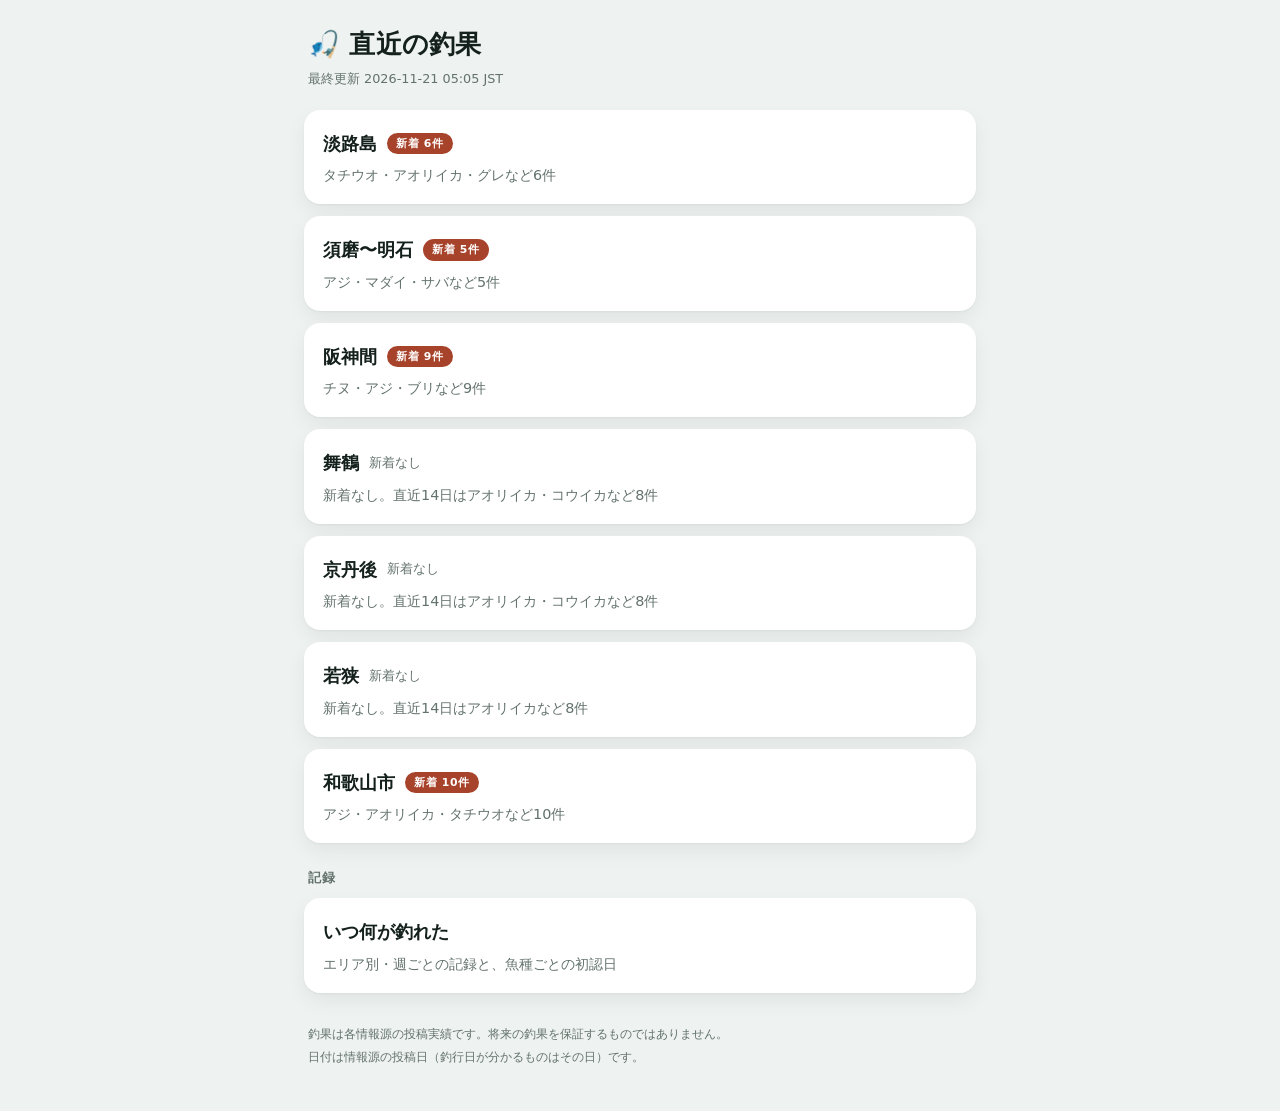
==== index.html @ 066228cc "report: 釣果サマリを更新" ====
<!doctype html><html lang="ja"><head><meta charset="utf-8"><meta name="viewport" content="width=device-width,initial-scale=1"><meta name="color-scheme" content="light dark"><title>直近の釣果</title><link rel="stylesheet" href="assets/style.css"></head><body><main><header class="top"><h1>🎣 直近の釣果</h1><p class="stamp">最終更新 2026-11-21 05:05 JST</p></header><div class="areas"><a class="area" href="areas/awaji.html"><span class="line"><span class="name">淡路島</span><span class="new">新着 6件</span></span><span class="lead">タチウオ・アオリイカ・グレなど6件</span></a><a class="area" href="areas/suma_akashi.html"><span class="line"><span class="name">須磨〜明石</span><span class="new">新着 5件</span></span><span class="lead">アジ・マダイ・サバなど5件</span></a><a class="area" href="areas/hanshinkan.html"><span class="line"><span class="name">阪神間</span><span class="new">新着 9件</span></span><span class="lead">チヌ・アジ・ブリなど9件</span></a><a class="area" href="areas/maizuru.html"><span class="line"><span class="name">舞鶴</span><span class="quiet">新着なし</span></span><span class="lead">新着なし。直近14日はアオリイカ・コウイカなど8件</span></a><a class="area" href="areas/kyotango.html"><span class="line"><span class="name">京丹後</span><span class="quiet">新着なし</span></span><span class="lead">新着なし。直近14日はアオリイカ・コウイカなど8件</span></a><a class="area" href="areas/wakasa.html"><span class="line"><span class="name">若狭</span><span class="quiet">新着なし</span></span><span class="lead">新着なし。直近14日はアオリイカなど8件</span></a><a class="area" href="areas/wakayama.html"><span class="line"><span class="name">和歌山市</span><span class="new">新着 10件</span></span><span class="lead">アジ・アオリイカ・タチウオなど10件</span></a></div><h2 class="day">記録</h2><div class="areas"><a class="area" href="stats.html"><span class="line"><span class="name">いつ何が釣れた</span></span><span class="lead">エリア別・週ごとの記録と、魚種ごとの初認日</span></a></div><footer><p>釣果は各情報源の投稿実績です。将来の釣果を保証するものではありません。</p><p>日付は情報源の投稿日（釣行日が分かるものはその日）です。</p></footer></main></body></html>
---- assets/style.css ----
*{box-sizing:border-box}
:root{
  --ground:#eef2f0; --surface:#fff; --ink:#14201c; --muted:#63726c;
  --rule:#dde5e1; --accent:#0d6b56; --hot:#a8432b; --chip:#e7efeb;
  --lift:0 1px 2px rgba(16,40,33,.05),0 8px 20px rgba(16,40,33,.06);
  --on-heat:#14201c;
}
@media (prefers-color-scheme:dark){
  :root{
    --ground:#0e1312; --surface:#171e1b; --ink:#e4ebe7; --muted:#8a9893;
    --rule:#252f2b; --accent:#74c6a8; --hot:#e08a6d; --chip:#202a26;
    --lift:0 1px 2px rgba(0,0,0,.5),0 8px 20px rgba(0,0,0,.35);
    --on-heat:#0e1312;
  }
}
body{
  margin:0; background:var(--ground); color:var(--ink);
  font-family:system-ui,-apple-system,"Hiragino Sans","Noto Sans JP",sans-serif;
  font-size:16px; line-height:1.6; -webkit-text-size-adjust:100%;
}
main{max-width:44rem; margin:0 auto; padding:0 16px 40px}
a{color:inherit; text-decoration:none}

.top{padding:28px 4px 20px}
.top h1{margin:0; font-size:1.6rem; letter-spacing:.01em; line-height:1.3}
.back{
  display:inline-block; margin-bottom:10px; font-size:.85rem;
  color:var(--accent); font-weight:600;
}
.back:hover{text-decoration:underline}
.stamp{margin:8px 0 0; font-size:.8rem; color:var(--muted);
  font-variant-numeric:tabular-nums}

.counts{
  display:flex; flex-wrap:wrap; gap:6px 14px; align-items:baseline;
  margin:0 0 18px; padding:12px 16px; border-radius:12px;
  background:var(--surface); box-shadow:var(--lift); font-size:.85rem;
  font-variant-numeric:tabular-nums;
}
.counts b{color:var(--hot)}
.counts span{color:var(--muted)}

.areas{display:grid; gap:12px}
.area{
  display:block; background:var(--surface); border-radius:16px;
  padding:18px 18px 16px; box-shadow:var(--lift);
  border:1px solid transparent; transition:border-color .15s;
}
.area:hover{border-color:var(--accent)}
.area .line{display:flex; align-items:center; gap:10px; flex-wrap:wrap}
.area .name{font-size:1.15rem; font-weight:700}
.area .lead{display:block; margin-top:6px; color:var(--muted); font-size:.9rem}

.day{
  margin:24px 4px 10px; font-size:.82rem; font-weight:700;
  letter-spacing:.08em; color:var(--muted);
}
.list{display:grid; gap:10px}

.catch{
  display:block; background:var(--surface); border-radius:14px;
  padding:14px 16px; box-shadow:var(--lift);
  border:1px solid transparent; transition:border-color .15s;
}
.catch:hover{border-color:var(--accent)}
.catch p{margin:0}
.fish{display:flex; flex-wrap:wrap; gap:6px; align-items:center}
.sp{
  background:var(--chip); color:var(--ink); border-radius:999px;
  padding:3px 11px; font-size:.9rem; font-weight:600; line-height:1.5;
}
.sp.none{background:transparent; color:var(--muted); font-weight:400; padding-left:0}
.new{
  background:var(--hot); color:#fff; border-radius:999px;
  padding:2px 9px; font-size:.68rem; font-weight:700; letter-spacing:.06em;
}
.quiet{color:var(--muted); font-size:.8rem}
.title{
  margin-top:8px!important; font-size:.92rem; color:var(--ink);
  overflow-wrap:anywhere;
  /* 見出しを持たない情報源は日付や場所を丸ごと並べた長い文字列を出す。
     2行で切り、カードの高さを揃える。全文は元の記事で読める。 */
  display:-webkit-box; -webkit-box-orient:vertical; -webkit-line-clamp:2;
  line-clamp:2; overflow:hidden;
}
.foot{
  margin-top:8px!important; display:flex; flex-wrap:wrap; gap:4px 12px;
  font-size:.78rem; color:var(--muted);
}
.spot{color:var(--accent); font-weight:600}
.spot::before{content:"📍 "}

.blank{
  margin:0; padding:40px 20px; text-align:center; color:var(--muted);
  background:var(--surface); border-radius:16px; box-shadow:var(--lift);
}

/* 年表（いつ何が釣れた）— 魚種×週の件数表 */
.lead2{margin:0 4px 14px; color:var(--muted); font-size:.85rem}
.grid-wrap{
  overflow-x:auto; background:var(--surface); border-radius:14px;
  box-shadow:var(--lift); padding:4px 0 4px 4px;
}
.grid{border-collapse:separate; border-spacing:2px; font-size:.8rem;
  font-variant-numeric:tabular-nums}
.grid th, .grid td{padding:5px 7px; text-align:center; white-space:nowrap}
.grid thead th{color:var(--muted); font-weight:600; font-size:.72rem}
/* 魚種名は横スクロールしても見えるように左へ貼り付ける */
.grid th[scope=row], .grid thead th:first-child{
  position:sticky; left:0; z-index:1; background:var(--surface);
  text-align:left; font-weight:600; padding-right:12px;
}
.grid td{border-radius:4px; color:var(--ink)}
.grid .h0{color:var(--rule)}
.grid .h1{background:color-mix(in srgb, var(--accent) 14%, transparent)}
.grid .h2{background:color-mix(in srgb, var(--accent) 30%, transparent)}
.grid .h3{background:color-mix(in srgb, var(--accent) 48%, transparent)}
.grid .h4{background:color-mix(in srgb, var(--accent) 68%, transparent);
  font-weight:700}
/* 濃いセルは、明暗それぞれで地色と十分な差が出る側の文字色に寄せる。
   暗いテーマではaccentが明るい緑なので、白のままだと数字が沈む。 */
.grid .h3, .grid .h4{color:var(--on-heat)}
.grid .sum{color:var(--muted); font-weight:600}

footer{margin-top:32px; padding:0 4px; color:var(--muted); font-size:.75rem}
footer p{margin:4px 0}
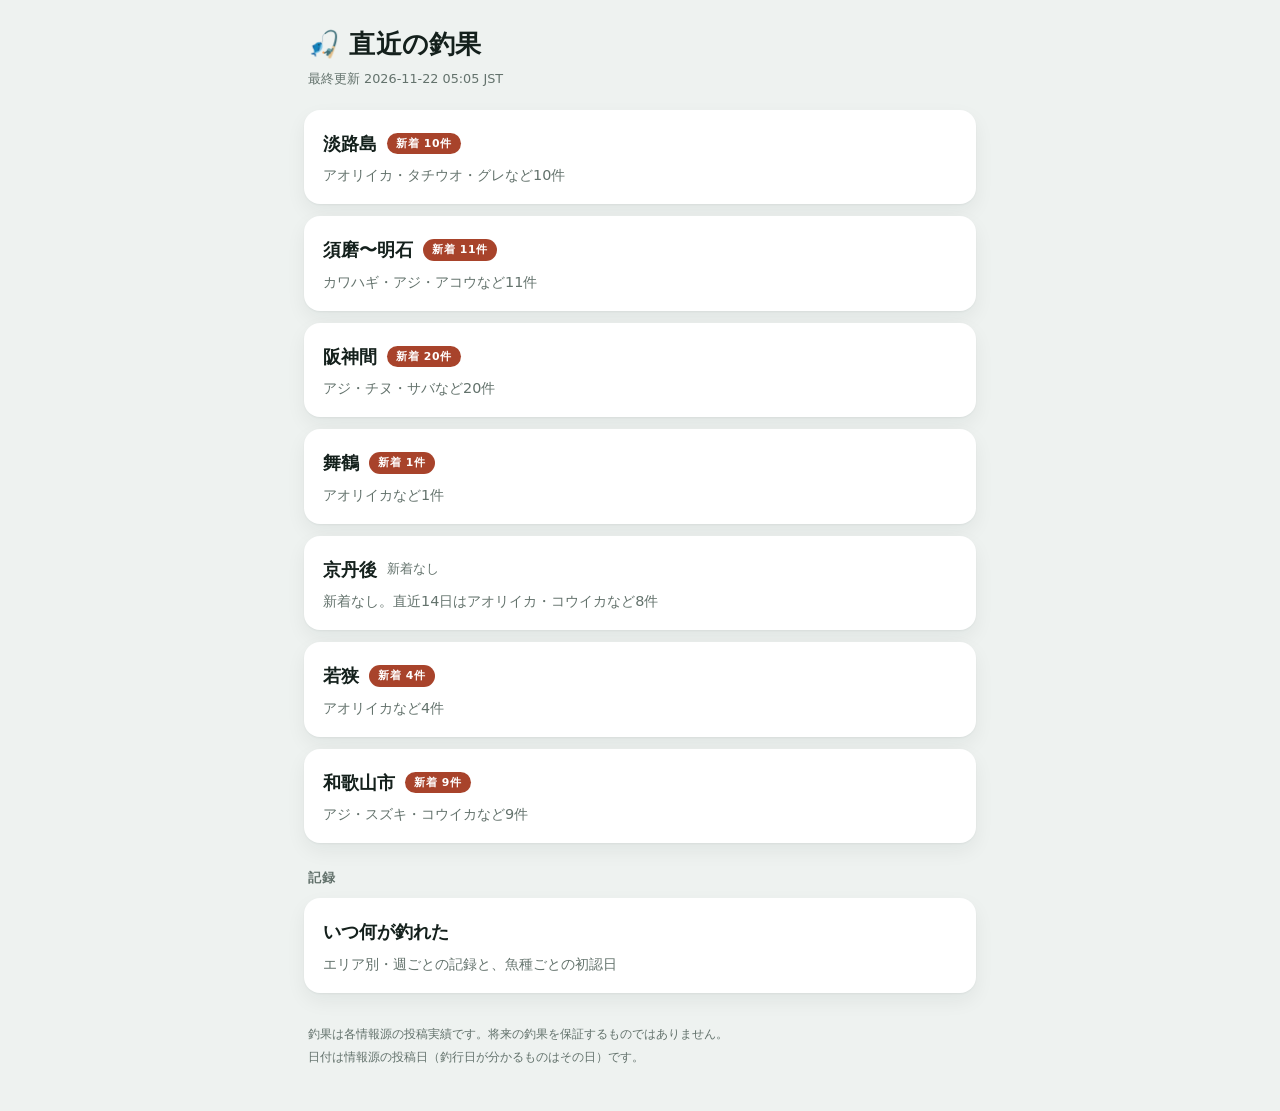
==== commit 1046803b: "report: 釣果サマリを更新" ====
--- a/index.html
+++ b/index.html
@@ -1 +1 @@
-<!doctype html><html lang="ja"><head><meta charset="utf-8"><meta name="viewport" content="width=device-width,initial-scale=1"><meta name="color-scheme" content="light dark"><title>直近の釣果</title><link rel="stylesheet" href="assets/style.css"></head><body><main><header class="top"><h1>🎣 直近の釣果</h1><p class="stamp">最終更新 2026-11-21 05:05 JST</p></header><div class="areas"><a class="area" href="areas/awaji.html"><span class="line"><span class="name">淡路島</span><span class="new">新着 6件</span></span><span class="lead">タチウオ・アオリイカ・グレなど6件</span></a><a class="area" href="areas/suma_akashi.html"><span class="line"><span class="name">須磨〜明石</span><span class="new">新着 5件</span></span><span class="lead">アジ・マダイ・サバなど5件</span></a><a class="area" href="areas/hanshinkan.html"><span class="line"><span class="name">阪神間</span><span class="new">新着 9件</span></span><span class="lead">チヌ・アジ・ブリなど9件</span></a><a class="area" href="areas/maizuru.html"><span class="line"><span class="name">舞鶴</span><span class="quiet">新着なし</span></span><span class="lead">新着なし。直近14日はアオリイカ・コウイカなど8件</span></a><a class="area" href="areas/kyotango.html"><span class="line"><span class="name">京丹後</span><span class="quiet">新着なし</span></span><span class="lead">新着なし。直近14日はアオリイカ・コウイカなど8件</span></a><a class="area" href="areas/wakasa.html"><span class="line"><span class="name">若狭</span><span class="quiet">新着なし</span></span><span class="lead">新着なし。直近14日はアオリイカなど8件</span></a><a class="area" href="areas/wakayama.html"><span class="line"><span class="name">和歌山市</span><span class="new">新着 10件</span></span><span class="lead">アジ・アオリイカ・タチウオなど10件</span></a></div><h2 class="day">記録</h2><div class="areas"><a class="area" href="stats.html"><span class="line"><span class="name">いつ何が釣れた</span></span><span class="lead">エリア別・週ごとの記録と、魚種ごとの初認日</span></a></div><footer><p>釣果は各情報源の投稿実績です。将来の釣果を保証するものではありません。</p><p>日付は情報源の投稿日（釣行日が分かるものはその日）です。</p></footer></main></body></html>+<!doctype html><html lang="ja"><head><meta charset="utf-8"><meta name="viewport" content="width=device-width,initial-scale=1"><meta name="color-scheme" content="light dark"><title>直近の釣果</title><link rel="stylesheet" href="assets/style.css"></head><body><main><header class="top"><h1>🎣 直近の釣果</h1><p class="stamp">最終更新 2026-11-22 05:05 JST</p></header><div class="areas"><a class="area" href="areas/awaji.html"><span class="line"><span class="name">淡路島</span><span class="new">新着 10件</span></span><span class="lead">アオリイカ・タチウオ・グレなど10件</span></a><a class="area" href="areas/suma_akashi.html"><span class="line"><span class="name">須磨〜明石</span><span class="new">新着 11件</span></span><span class="lead">カワハギ・アジ・アコウなど11件</span></a><a class="area" href="areas/hanshinkan.html"><span class="line"><span class="name">阪神間</span><span class="new">新着 20件</span></span><span class="lead">アジ・チヌ・サバなど20件</span></a><a class="area" href="areas/maizuru.html"><span class="line"><span class="name">舞鶴</span><span class="new">新着 1件</span></span><span class="lead">アオリイカなど1件</span></a><a class="area" href="areas/kyotango.html"><span class="line"><span class="name">京丹後</span><span class="quiet">新着なし</span></span><span class="lead">新着なし。直近14日はアオリイカ・コウイカなど8件</span></a><a class="area" href="areas/wakasa.html"><span class="line"><span class="name">若狭</span><span class="new">新着 4件</span></span><span class="lead">アオリイカなど4件</span></a><a class="area" href="areas/wakayama.html"><span class="line"><span class="name">和歌山市</span><span class="new">新着 9件</span></span><span class="lead">アジ・スズキ・コウイカなど9件</span></a></div><h2 class="day">記録</h2><div class="areas"><a class="area" href="stats.html"><span class="line"><span class="name">いつ何が釣れた</span></span><span class="lead">エリア別・週ごとの記録と、魚種ごとの初認日</span></a></div><footer><p>釣果は各情報源の投稿実績です。将来の釣果を保証するものではありません。</p><p>日付は情報源の投稿日（釣行日が分かるものはその日）です。</p></footer></main></body></html>
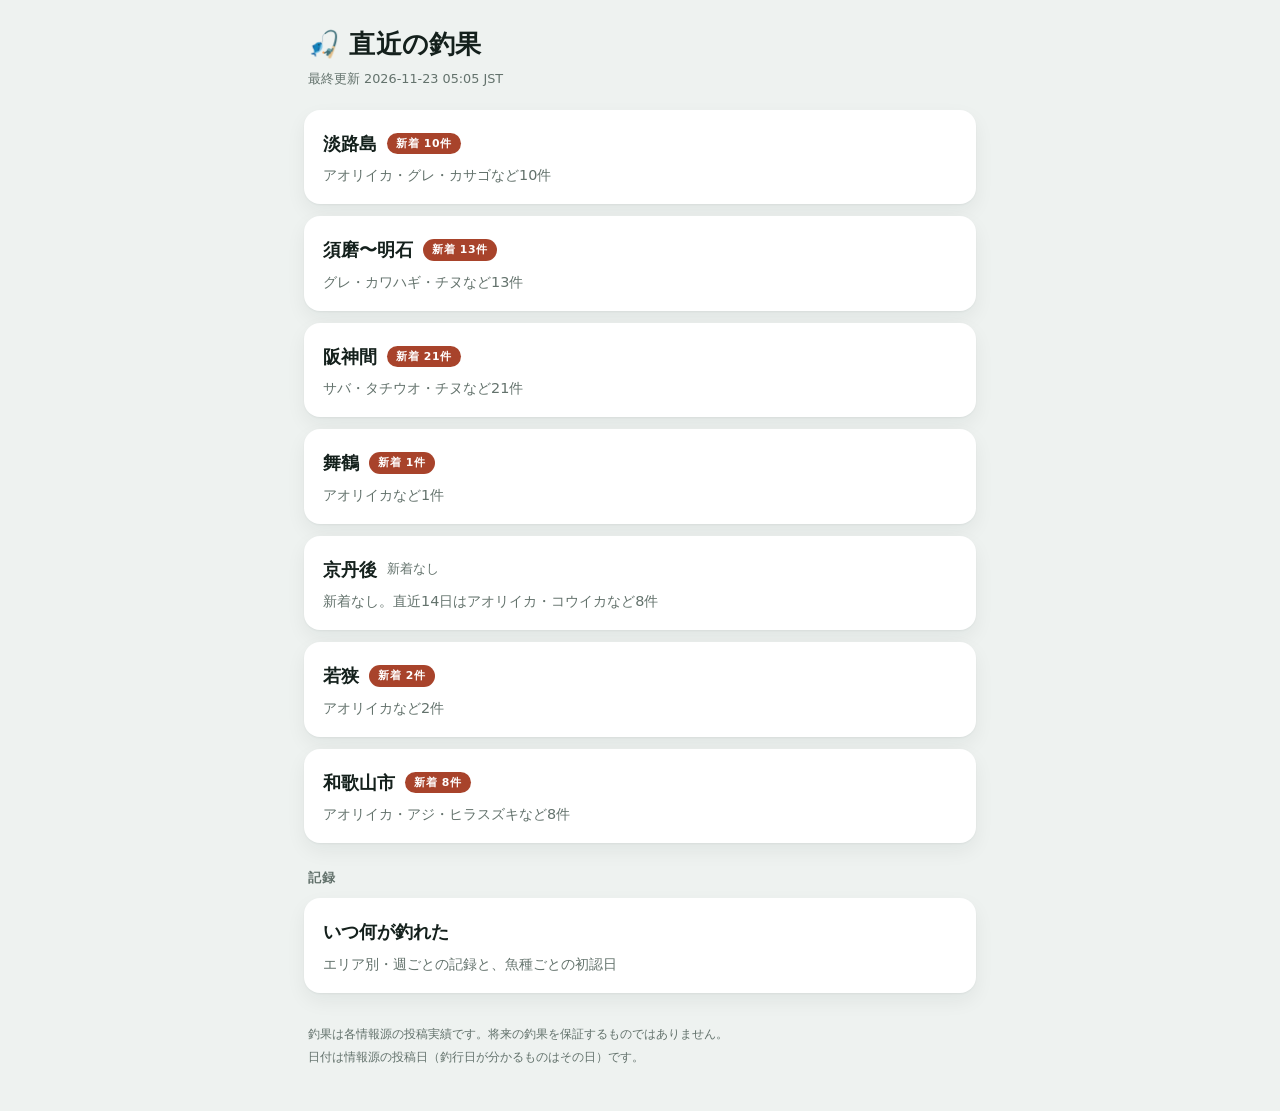
==== commit 38bebbf4: "report: 釣果サマリを更新" ====
--- a/index.html
+++ b/index.html
@@ -1 +1 @@
-<!doctype html><html lang="ja"><head><meta charset="utf-8"><meta name="viewport" content="width=device-width,initial-scale=1"><meta name="color-scheme" content="light dark"><title>直近の釣果</title><link rel="stylesheet" href="assets/style.css"></head><body><main><header class="top"><h1>🎣 直近の釣果</h1><p class="stamp">最終更新 2026-11-22 05:05 JST</p></header><div class="areas"><a class="area" href="areas/awaji.html"><span class="line"><span class="name">淡路島</span><span class="new">新着 10件</span></span><span class="lead">アオリイカ・タチウオ・グレなど10件</span></a><a class="area" href="areas/suma_akashi.html"><span class="line"><span class="name">須磨〜明石</span><span class="new">新着 11件</span></span><span class="lead">カワハギ・アジ・アコウなど11件</span></a><a class="area" href="areas/hanshinkan.html"><span class="line"><span class="name">阪神間</span><span class="new">新着 20件</span></span><span class="lead">アジ・チヌ・サバなど20件</span></a><a class="area" href="areas/maizuru.html"><span class="line"><span class="name">舞鶴</span><span class="new">新着 1件</span></span><span class="lead">アオリイカなど1件</span></a><a class="area" href="areas/kyotango.html"><span class="line"><span class="name">京丹後</span><span class="quiet">新着なし</span></span><span class="lead">新着なし。直近14日はアオリイカ・コウイカなど8件</span></a><a class="area" href="areas/wakasa.html"><span class="line"><span class="name">若狭</span><span class="new">新着 4件</span></span><span class="lead">アオリイカなど4件</span></a><a class="area" href="areas/wakayama.html"><span class="line"><span class="name">和歌山市</span><span class="new">新着 9件</span></span><span class="lead">アジ・スズキ・コウイカなど9件</span></a></div><h2 class="day">記録</h2><div class="areas"><a class="area" href="stats.html"><span class="line"><span class="name">いつ何が釣れた</span></span><span class="lead">エリア別・週ごとの記録と、魚種ごとの初認日</span></a></div><footer><p>釣果は各情報源の投稿実績です。将来の釣果を保証するものではありません。</p><p>日付は情報源の投稿日（釣行日が分かるものはその日）です。</p></footer></main></body></html>+<!doctype html><html lang="ja"><head><meta charset="utf-8"><meta name="viewport" content="width=device-width,initial-scale=1"><meta name="color-scheme" content="light dark"><title>直近の釣果</title><link rel="stylesheet" href="assets/style.css"></head><body><main><header class="top"><h1>🎣 直近の釣果</h1><p class="stamp">最終更新 2026-11-23 05:05 JST</p></header><div class="areas"><a class="area" href="areas/awaji.html"><span class="line"><span class="name">淡路島</span><span class="new">新着 10件</span></span><span class="lead">アオリイカ・グレ・カサゴなど10件</span></a><a class="area" href="areas/suma_akashi.html"><span class="line"><span class="name">須磨〜明石</span><span class="new">新着 13件</span></span><span class="lead">グレ・カワハギ・チヌなど13件</span></a><a class="area" href="areas/hanshinkan.html"><span class="line"><span class="name">阪神間</span><span class="new">新着 21件</span></span><span class="lead">サバ・タチウオ・チヌなど21件</span></a><a class="area" href="areas/maizuru.html"><span class="line"><span class="name">舞鶴</span><span class="new">新着 1件</span></span><span class="lead">アオリイカなど1件</span></a><a class="area" href="areas/kyotango.html"><span class="line"><span class="name">京丹後</span><span class="quiet">新着なし</span></span><span class="lead">新着なし。直近14日はアオリイカ・コウイカなど8件</span></a><a class="area" href="areas/wakasa.html"><span class="line"><span class="name">若狭</span><span class="new">新着 2件</span></span><span class="lead">アオリイカなど2件</span></a><a class="area" href="areas/wakayama.html"><span class="line"><span class="name">和歌山市</span><span class="new">新着 8件</span></span><span class="lead">アオリイカ・アジ・ヒラスズキなど8件</span></a></div><h2 class="day">記録</h2><div class="areas"><a class="area" href="stats.html"><span class="line"><span class="name">いつ何が釣れた</span></span><span class="lead">エリア別・週ごとの記録と、魚種ごとの初認日</span></a></div><footer><p>釣果は各情報源の投稿実績です。将来の釣果を保証するものではありません。</p><p>日付は情報源の投稿日（釣行日が分かるものはその日）です。</p></footer></main></body></html>
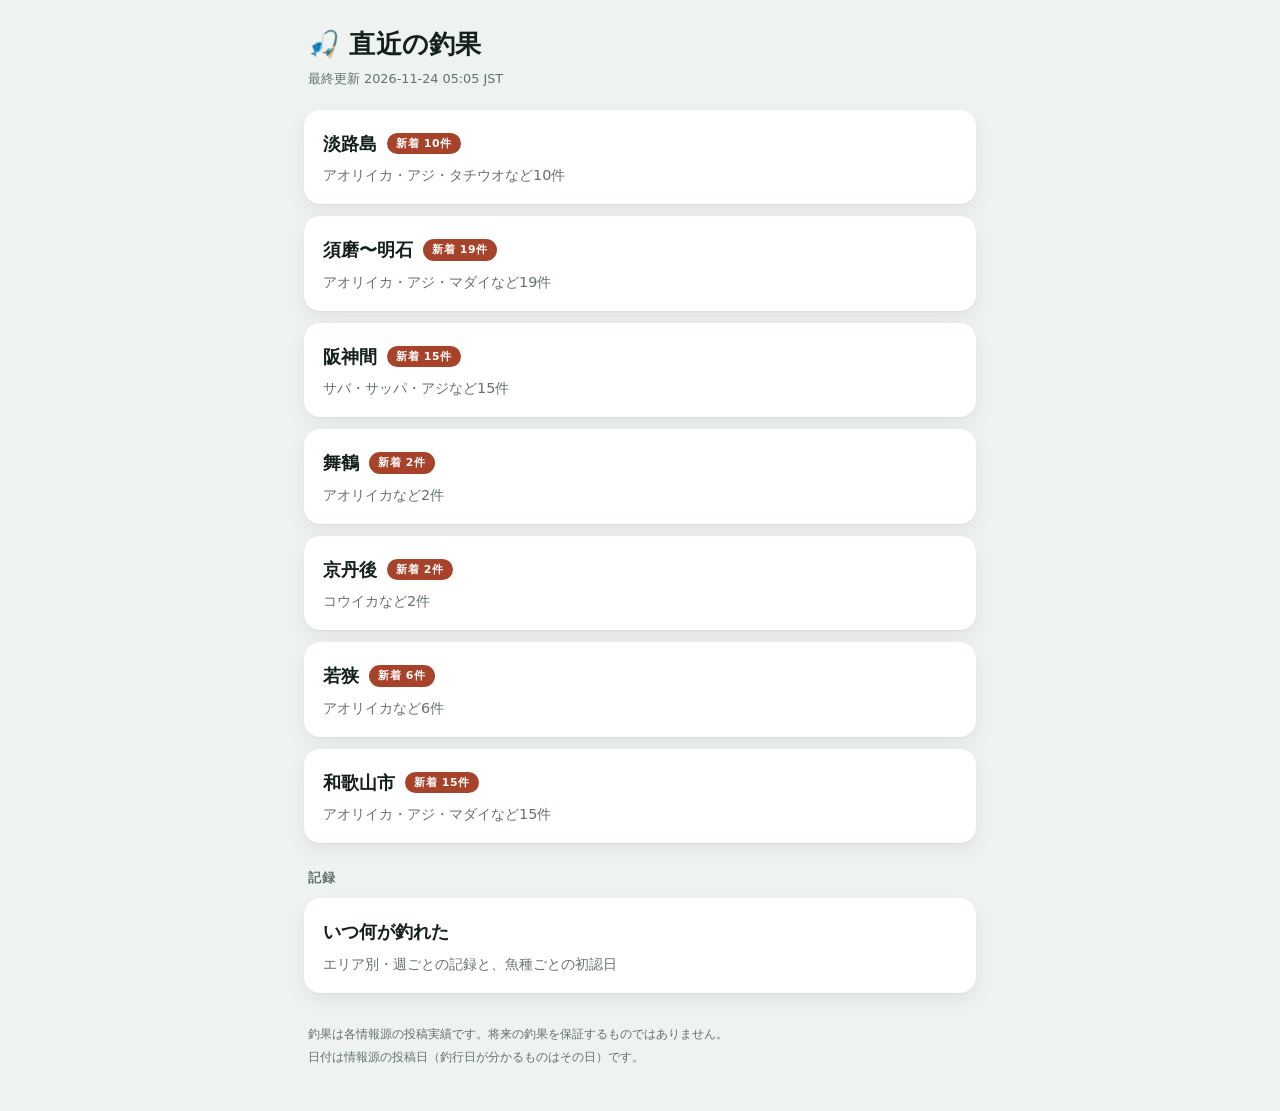
==== commit dfe9b7bf: "report: 釣果サマリを更新" ====
--- a/index.html
+++ b/index.html
@@ -1 +1 @@
-<!doctype html><html lang="ja"><head><meta charset="utf-8"><meta name="viewport" content="width=device-width,initial-scale=1"><meta name="color-scheme" content="light dark"><title>直近の釣果</title><link rel="stylesheet" href="assets/style.css"></head><body><main><header class="top"><h1>🎣 直近の釣果</h1><p class="stamp">最終更新 2026-11-23 05:05 JST</p></header><div class="areas"><a class="area" href="areas/awaji.html"><span class="line"><span class="name">淡路島</span><span class="new">新着 10件</span></span><span class="lead">アオリイカ・グレ・カサゴなど10件</span></a><a class="area" href="areas/suma_akashi.html"><span class="line"><span class="name">須磨〜明石</span><span class="new">新着 13件</span></span><span class="lead">グレ・カワハギ・チヌなど13件</span></a><a class="area" href="areas/hanshinkan.html"><span class="line"><span class="name">阪神間</span><span class="new">新着 21件</span></span><span class="lead">サバ・タチウオ・チヌなど21件</span></a><a class="area" href="areas/maizuru.html"><span class="line"><span class="name">舞鶴</span><span class="new">新着 1件</span></span><span class="lead">アオリイカなど1件</span></a><a class="area" href="areas/kyotango.html"><span class="line"><span class="name">京丹後</span><span class="quiet">新着なし</span></span><span class="lead">新着なし。直近14日はアオリイカ・コウイカなど8件</span></a><a class="area" href="areas/wakasa.html"><span class="line"><span class="name">若狭</span><span class="new">新着 2件</span></span><span class="lead">アオリイカなど2件</span></a><a class="area" href="areas/wakayama.html"><span class="line"><span class="name">和歌山市</span><span class="new">新着 8件</span></span><span class="lead">アオリイカ・アジ・ヒラスズキなど8件</span></a></div><h2 class="day">記録</h2><div class="areas"><a class="area" href="stats.html"><span class="line"><span class="name">いつ何が釣れた</span></span><span class="lead">エリア別・週ごとの記録と、魚種ごとの初認日</span></a></div><footer><p>釣果は各情報源の投稿実績です。将来の釣果を保証するものではありません。</p><p>日付は情報源の投稿日（釣行日が分かるものはその日）です。</p></footer></main></body></html>+<!doctype html><html lang="ja"><head><meta charset="utf-8"><meta name="viewport" content="width=device-width,initial-scale=1"><meta name="color-scheme" content="light dark"><title>直近の釣果</title><link rel="stylesheet" href="assets/style.css"></head><body><main><header class="top"><h1>🎣 直近の釣果</h1><p class="stamp">最終更新 2026-11-24 05:05 JST</p></header><div class="areas"><a class="area" href="areas/awaji.html"><span class="line"><span class="name">淡路島</span><span class="new">新着 10件</span></span><span class="lead">アオリイカ・アジ・タチウオなど10件</span></a><a class="area" href="areas/suma_akashi.html"><span class="line"><span class="name">須磨〜明石</span><span class="new">新着 19件</span></span><span class="lead">アオリイカ・アジ・マダイなど19件</span></a><a class="area" href="areas/hanshinkan.html"><span class="line"><span class="name">阪神間</span><span class="new">新着 15件</span></span><span class="lead">サバ・サッパ・アジなど15件</span></a><a class="area" href="areas/maizuru.html"><span class="line"><span class="name">舞鶴</span><span class="new">新着 2件</span></span><span class="lead">アオリイカなど2件</span></a><a class="area" href="areas/kyotango.html"><span class="line"><span class="name">京丹後</span><span class="new">新着 2件</span></span><span class="lead">コウイカなど2件</span></a><a class="area" href="areas/wakasa.html"><span class="line"><span class="name">若狭</span><span class="new">新着 6件</span></span><span class="lead">アオリイカなど6件</span></a><a class="area" href="areas/wakayama.html"><span class="line"><span class="name">和歌山市</span><span class="new">新着 15件</span></span><span class="lead">アオリイカ・アジ・マダイなど15件</span></a></div><h2 class="day">記録</h2><div class="areas"><a class="area" href="stats.html"><span class="line"><span class="name">いつ何が釣れた</span></span><span class="lead">エリア別・週ごとの記録と、魚種ごとの初認日</span></a></div><footer><p>釣果は各情報源の投稿実績です。将来の釣果を保証するものではありません。</p><p>日付は情報源の投稿日（釣行日が分かるものはその日）です。</p></footer></main></body></html>
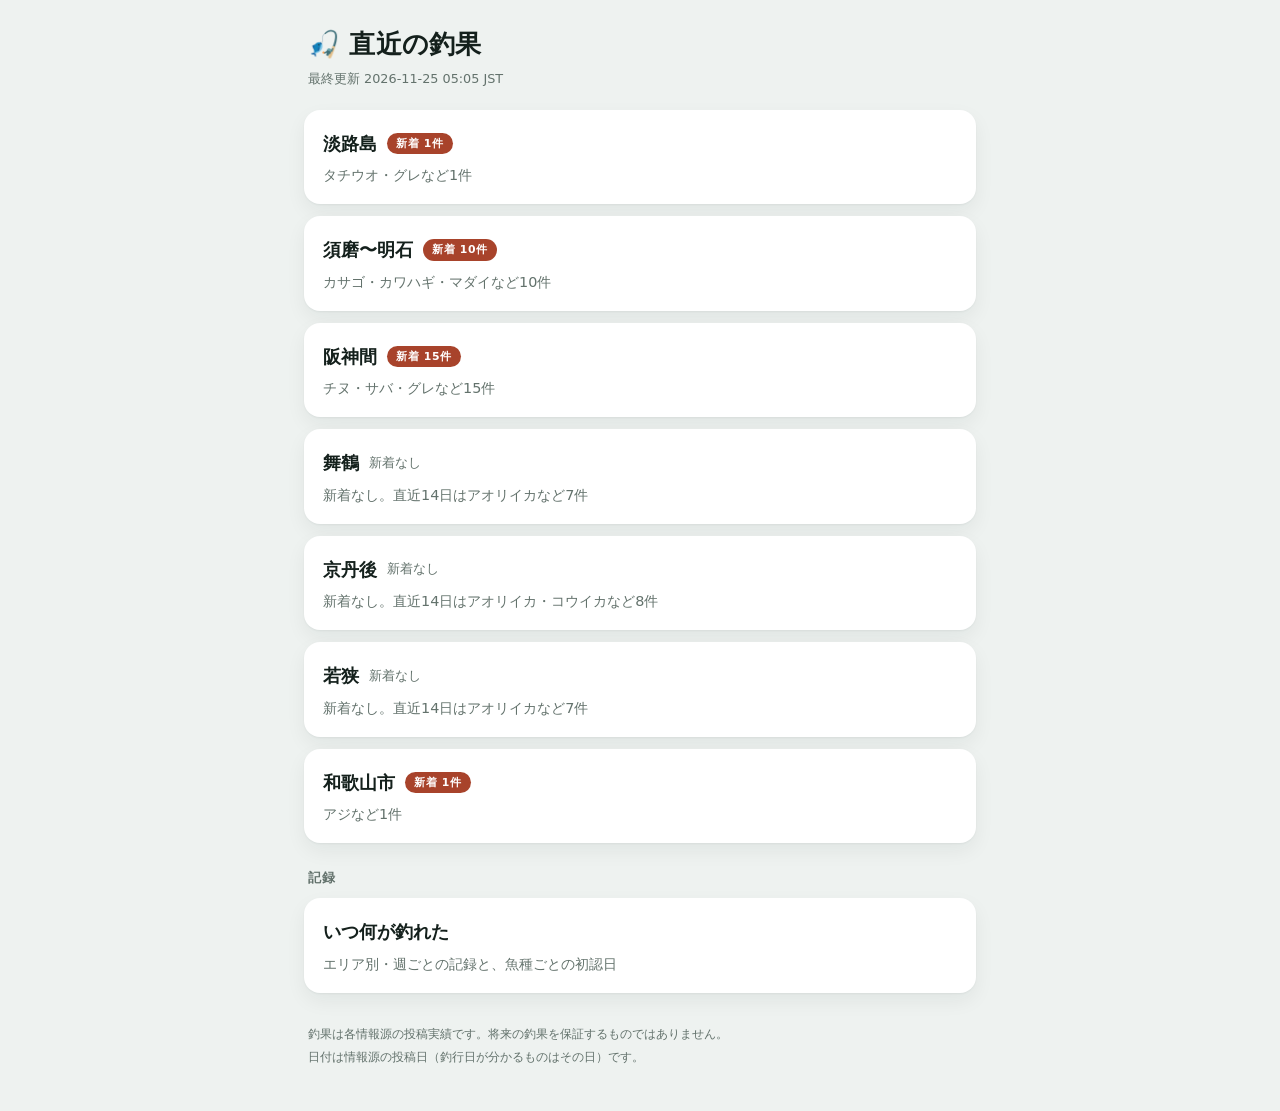
==== commit 5fb6b129: "report: 釣果サマリを更新" ====
--- a/index.html
+++ b/index.html
@@ -1 +1 @@
-<!doctype html><html lang="ja"><head><meta charset="utf-8"><meta name="viewport" content="width=device-width,initial-scale=1"><meta name="color-scheme" content="light dark"><title>直近の釣果</title><link rel="stylesheet" href="assets/style.css"></head><body><main><header class="top"><h1>🎣 直近の釣果</h1><p class="stamp">最終更新 2026-11-24 05:05 JST</p></header><div class="areas"><a class="area" href="areas/awaji.html"><span class="line"><span class="name">淡路島</span><span class="new">新着 10件</span></span><span class="lead">アオリイカ・アジ・タチウオなど10件</span></a><a class="area" href="areas/suma_akashi.html"><span class="line"><span class="name">須磨〜明石</span><span class="new">新着 19件</span></span><span class="lead">アオリイカ・アジ・マダイなど19件</span></a><a class="area" href="areas/hanshinkan.html"><span class="line"><span class="name">阪神間</span><span class="new">新着 15件</span></span><span class="lead">サバ・サッパ・アジなど15件</span></a><a class="area" href="areas/maizuru.html"><span class="line"><span class="name">舞鶴</span><span class="new">新着 2件</span></span><span class="lead">アオリイカなど2件</span></a><a class="area" href="areas/kyotango.html"><span class="line"><span class="name">京丹後</span><span class="new">新着 2件</span></span><span class="lead">コウイカなど2件</span></a><a class="area" href="areas/wakasa.html"><span class="line"><span class="name">若狭</span><span class="new">新着 6件</span></span><span class="lead">アオリイカなど6件</span></a><a class="area" href="areas/wakayama.html"><span class="line"><span class="name">和歌山市</span><span class="new">新着 15件</span></span><span class="lead">アオリイカ・アジ・マダイなど15件</span></a></div><h2 class="day">記録</h2><div class="areas"><a class="area" href="stats.html"><span class="line"><span class="name">いつ何が釣れた</span></span><span class="lead">エリア別・週ごとの記録と、魚種ごとの初認日</span></a></div><footer><p>釣果は各情報源の投稿実績です。将来の釣果を保証するものではありません。</p><p>日付は情報源の投稿日（釣行日が分かるものはその日）です。</p></footer></main></body></html>+<!doctype html><html lang="ja"><head><meta charset="utf-8"><meta name="viewport" content="width=device-width,initial-scale=1"><meta name="color-scheme" content="light dark"><title>直近の釣果</title><link rel="stylesheet" href="assets/style.css"></head><body><main><header class="top"><h1>🎣 直近の釣果</h1><p class="stamp">最終更新 2026-11-25 05:05 JST</p></header><div class="areas"><a class="area" href="areas/awaji.html"><span class="line"><span class="name">淡路島</span><span class="new">新着 1件</span></span><span class="lead">タチウオ・グレなど1件</span></a><a class="area" href="areas/suma_akashi.html"><span class="line"><span class="name">須磨〜明石</span><span class="new">新着 10件</span></span><span class="lead">カサゴ・カワハギ・マダイなど10件</span></a><a class="area" href="areas/hanshinkan.html"><span class="line"><span class="name">阪神間</span><span class="new">新着 15件</span></span><span class="lead">チヌ・サバ・グレなど15件</span></a><a class="area" href="areas/maizuru.html"><span class="line"><span class="name">舞鶴</span><span class="quiet">新着なし</span></span><span class="lead">新着なし。直近14日はアオリイカなど7件</span></a><a class="area" href="areas/kyotango.html"><span class="line"><span class="name">京丹後</span><span class="quiet">新着なし</span></span><span class="lead">新着なし。直近14日はアオリイカ・コウイカなど8件</span></a><a class="area" href="areas/wakasa.html"><span class="line"><span class="name">若狭</span><span class="quiet">新着なし</span></span><span class="lead">新着なし。直近14日はアオリイカなど7件</span></a><a class="area" href="areas/wakayama.html"><span class="line"><span class="name">和歌山市</span><span class="new">新着 1件</span></span><span class="lead">アジなど1件</span></a></div><h2 class="day">記録</h2><div class="areas"><a class="area" href="stats.html"><span class="line"><span class="name">いつ何が釣れた</span></span><span class="lead">エリア別・週ごとの記録と、魚種ごとの初認日</span></a></div><footer><p>釣果は各情報源の投稿実績です。将来の釣果を保証するものではありません。</p><p>日付は情報源の投稿日（釣行日が分かるものはその日）です。</p></footer></main></body></html>
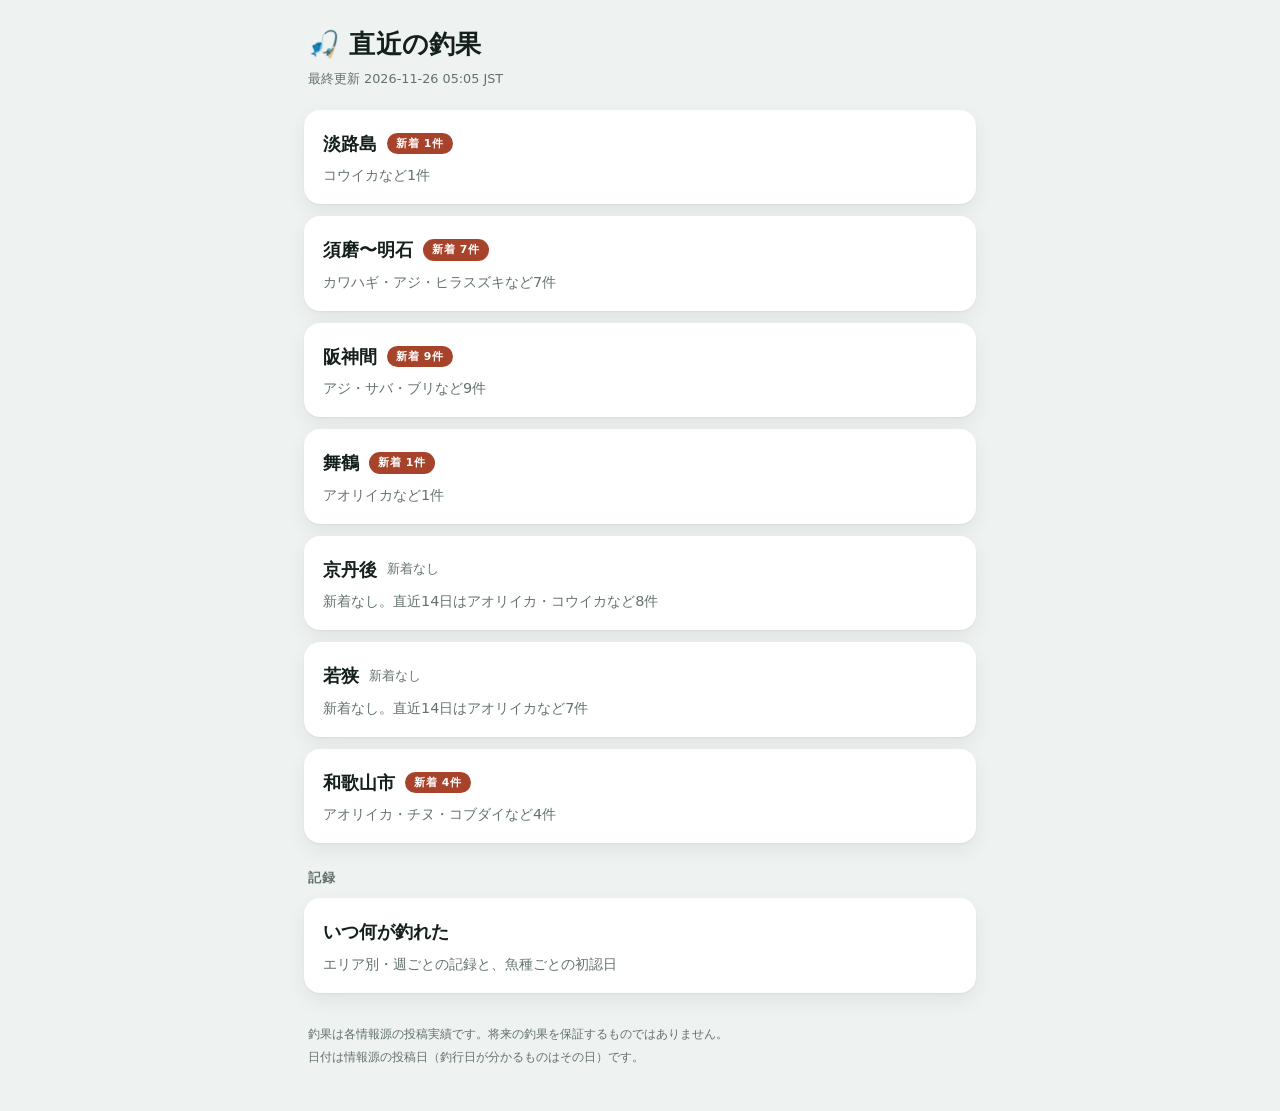
==== commit ec115c82: "report: 釣果サマリを更新" ====
--- a/index.html
+++ b/index.html
@@ -1 +1 @@
-<!doctype html><html lang="ja"><head><meta charset="utf-8"><meta name="viewport" content="width=device-width,initial-scale=1"><meta name="color-scheme" content="light dark"><title>直近の釣果</title><link rel="stylesheet" href="assets/style.css"></head><body><main><header class="top"><h1>🎣 直近の釣果</h1><p class="stamp">最終更新 2026-11-25 05:05 JST</p></header><div class="areas"><a class="area" href="areas/awaji.html"><span class="line"><span class="name">淡路島</span><span class="new">新着 1件</span></span><span class="lead">タチウオ・グレなど1件</span></a><a class="area" href="areas/suma_akashi.html"><span class="line"><span class="name">須磨〜明石</span><span class="new">新着 10件</span></span><span class="lead">カサゴ・カワハギ・マダイなど10件</span></a><a class="area" href="areas/hanshinkan.html"><span class="line"><span class="name">阪神間</span><span class="new">新着 15件</span></span><span class="lead">チヌ・サバ・グレなど15件</span></a><a class="area" href="areas/maizuru.html"><span class="line"><span class="name">舞鶴</span><span class="quiet">新着なし</span></span><span class="lead">新着なし。直近14日はアオリイカなど7件</span></a><a class="area" href="areas/kyotango.html"><span class="line"><span class="name">京丹後</span><span class="quiet">新着なし</span></span><span class="lead">新着なし。直近14日はアオリイカ・コウイカなど8件</span></a><a class="area" href="areas/wakasa.html"><span class="line"><span class="name">若狭</span><span class="quiet">新着なし</span></span><span class="lead">新着なし。直近14日はアオリイカなど7件</span></a><a class="area" href="areas/wakayama.html"><span class="line"><span class="name">和歌山市</span><span class="new">新着 1件</span></span><span class="lead">アジなど1件</span></a></div><h2 class="day">記録</h2><div class="areas"><a class="area" href="stats.html"><span class="line"><span class="name">いつ何が釣れた</span></span><span class="lead">エリア別・週ごとの記録と、魚種ごとの初認日</span></a></div><footer><p>釣果は各情報源の投稿実績です。将来の釣果を保証するものではありません。</p><p>日付は情報源の投稿日（釣行日が分かるものはその日）です。</p></footer></main></body></html>+<!doctype html><html lang="ja"><head><meta charset="utf-8"><meta name="viewport" content="width=device-width,initial-scale=1"><meta name="color-scheme" content="light dark"><title>直近の釣果</title><link rel="stylesheet" href="assets/style.css"></head><body><main><header class="top"><h1>🎣 直近の釣果</h1><p class="stamp">最終更新 2026-11-26 05:05 JST</p></header><div class="areas"><a class="area" href="areas/awaji.html"><span class="line"><span class="name">淡路島</span><span class="new">新着 1件</span></span><span class="lead">コウイカなど1件</span></a><a class="area" href="areas/suma_akashi.html"><span class="line"><span class="name">須磨〜明石</span><span class="new">新着 7件</span></span><span class="lead">カワハギ・アジ・ヒラスズキなど7件</span></a><a class="area" href="areas/hanshinkan.html"><span class="line"><span class="name">阪神間</span><span class="new">新着 9件</span></span><span class="lead">アジ・サバ・ブリなど9件</span></a><a class="area" href="areas/maizuru.html"><span class="line"><span class="name">舞鶴</span><span class="new">新着 1件</span></span><span class="lead">アオリイカなど1件</span></a><a class="area" href="areas/kyotango.html"><span class="line"><span class="name">京丹後</span><span class="quiet">新着なし</span></span><span class="lead">新着なし。直近14日はアオリイカ・コウイカなど8件</span></a><a class="area" href="areas/wakasa.html"><span class="line"><span class="name">若狭</span><span class="quiet">新着なし</span></span><span class="lead">新着なし。直近14日はアオリイカなど7件</span></a><a class="area" href="areas/wakayama.html"><span class="line"><span class="name">和歌山市</span><span class="new">新着 4件</span></span><span class="lead">アオリイカ・チヌ・コブダイなど4件</span></a></div><h2 class="day">記録</h2><div class="areas"><a class="area" href="stats.html"><span class="line"><span class="name">いつ何が釣れた</span></span><span class="lead">エリア別・週ごとの記録と、魚種ごとの初認日</span></a></div><footer><p>釣果は各情報源の投稿実績です。将来の釣果を保証するものではありません。</p><p>日付は情報源の投稿日（釣行日が分かるものはその日）です。</p></footer></main></body></html>
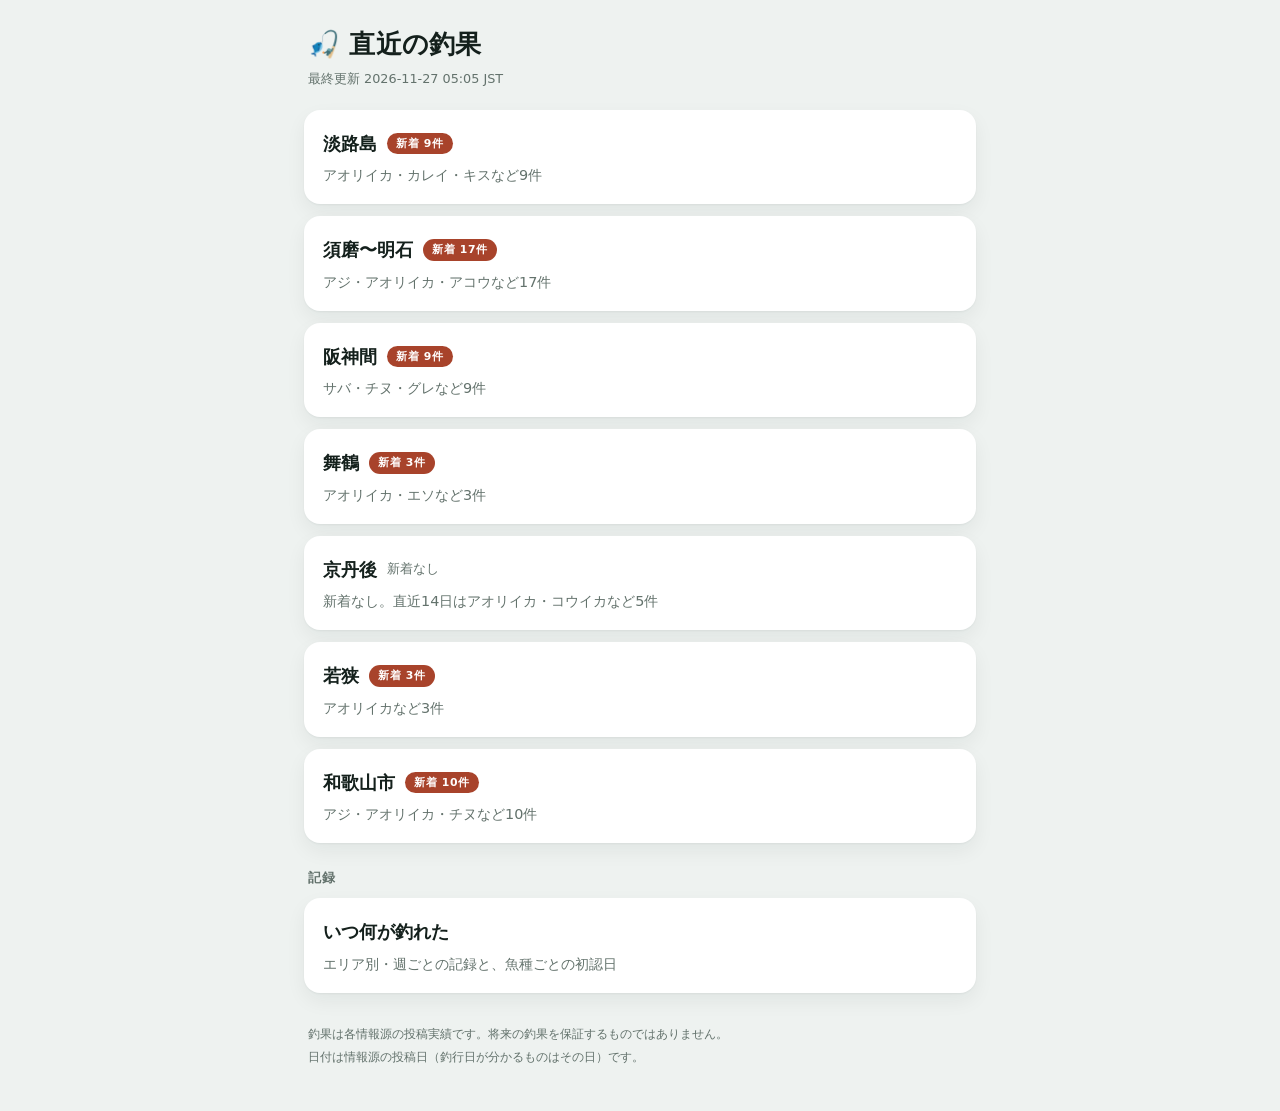
==== commit 59995dc4: "report: 釣果サマリを更新" ====
--- a/index.html
+++ b/index.html
@@ -1 +1 @@
-<!doctype html><html lang="ja"><head><meta charset="utf-8"><meta name="viewport" content="width=device-width,initial-scale=1"><meta name="color-scheme" content="light dark"><title>直近の釣果</title><link rel="stylesheet" href="assets/style.css"></head><body><main><header class="top"><h1>🎣 直近の釣果</h1><p class="stamp">最終更新 2026-11-26 05:05 JST</p></header><div class="areas"><a class="area" href="areas/awaji.html"><span class="line"><span class="name">淡路島</span><span class="new">新着 1件</span></span><span class="lead">コウイカなど1件</span></a><a class="area" href="areas/suma_akashi.html"><span class="line"><span class="name">須磨〜明石</span><span class="new">新着 7件</span></span><span class="lead">カワハギ・アジ・ヒラスズキなど7件</span></a><a class="area" href="areas/hanshinkan.html"><span class="line"><span class="name">阪神間</span><span class="new">新着 9件</span></span><span class="lead">アジ・サバ・ブリなど9件</span></a><a class="area" href="areas/maizuru.html"><span class="line"><span class="name">舞鶴</span><span class="new">新着 1件</span></span><span class="lead">アオリイカなど1件</span></a><a class="area" href="areas/kyotango.html"><span class="line"><span class="name">京丹後</span><span class="quiet">新着なし</span></span><span class="lead">新着なし。直近14日はアオリイカ・コウイカなど8件</span></a><a class="area" href="areas/wakasa.html"><span class="line"><span class="name">若狭</span><span class="quiet">新着なし</span></span><span class="lead">新着なし。直近14日はアオリイカなど7件</span></a><a class="area" href="areas/wakayama.html"><span class="line"><span class="name">和歌山市</span><span class="new">新着 4件</span></span><span class="lead">アオリイカ・チヌ・コブダイなど4件</span></a></div><h2 class="day">記録</h2><div class="areas"><a class="area" href="stats.html"><span class="line"><span class="name">いつ何が釣れた</span></span><span class="lead">エリア別・週ごとの記録と、魚種ごとの初認日</span></a></div><footer><p>釣果は各情報源の投稿実績です。将来の釣果を保証するものではありません。</p><p>日付は情報源の投稿日（釣行日が分かるものはその日）です。</p></footer></main></body></html>+<!doctype html><html lang="ja"><head><meta charset="utf-8"><meta name="viewport" content="width=device-width,initial-scale=1"><meta name="color-scheme" content="light dark"><title>直近の釣果</title><link rel="stylesheet" href="assets/style.css"></head><body><main><header class="top"><h1>🎣 直近の釣果</h1><p class="stamp">最終更新 2026-11-27 05:05 JST</p></header><div class="areas"><a class="area" href="areas/awaji.html"><span class="line"><span class="name">淡路島</span><span class="new">新着 9件</span></span><span class="lead">アオリイカ・カレイ・キスなど9件</span></a><a class="area" href="areas/suma_akashi.html"><span class="line"><span class="name">須磨〜明石</span><span class="new">新着 17件</span></span><span class="lead">アジ・アオリイカ・アコウなど17件</span></a><a class="area" href="areas/hanshinkan.html"><span class="line"><span class="name">阪神間</span><span class="new">新着 9件</span></span><span class="lead">サバ・チヌ・グレなど9件</span></a><a class="area" href="areas/maizuru.html"><span class="line"><span class="name">舞鶴</span><span class="new">新着 3件</span></span><span class="lead">アオリイカ・エソなど3件</span></a><a class="area" href="areas/kyotango.html"><span class="line"><span class="name">京丹後</span><span class="quiet">新着なし</span></span><span class="lead">新着なし。直近14日はアオリイカ・コウイカなど5件</span></a><a class="area" href="areas/wakasa.html"><span class="line"><span class="name">若狭</span><span class="new">新着 3件</span></span><span class="lead">アオリイカなど3件</span></a><a class="area" href="areas/wakayama.html"><span class="line"><span class="name">和歌山市</span><span class="new">新着 10件</span></span><span class="lead">アジ・アオリイカ・チヌなど10件</span></a></div><h2 class="day">記録</h2><div class="areas"><a class="area" href="stats.html"><span class="line"><span class="name">いつ何が釣れた</span></span><span class="lead">エリア別・週ごとの記録と、魚種ごとの初認日</span></a></div><footer><p>釣果は各情報源の投稿実績です。将来の釣果を保証するものではありません。</p><p>日付は情報源の投稿日（釣行日が分かるものはその日）です。</p></footer></main></body></html>
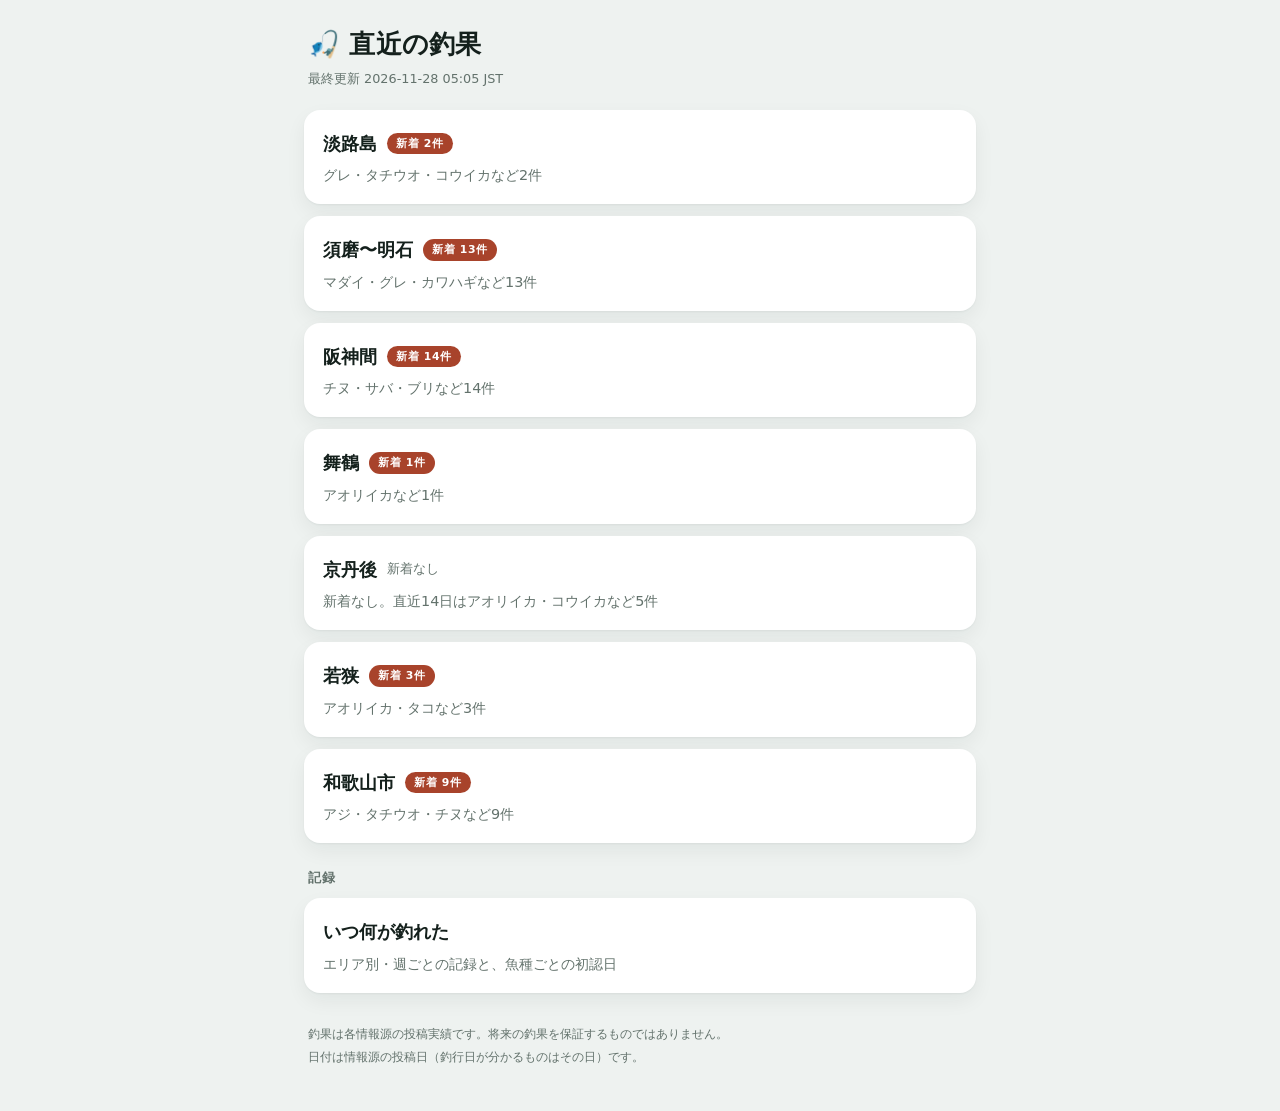
==== commit 0806aed1: "report: 釣果サマリを更新" ====
--- a/index.html
+++ b/index.html
@@ -1 +1 @@
-<!doctype html><html lang="ja"><head><meta charset="utf-8"><meta name="viewport" content="width=device-width,initial-scale=1"><meta name="color-scheme" content="light dark"><title>直近の釣果</title><link rel="stylesheet" href="assets/style.css"></head><body><main><header class="top"><h1>🎣 直近の釣果</h1><p class="stamp">最終更新 2026-11-27 05:05 JST</p></header><div class="areas"><a class="area" href="areas/awaji.html"><span class="line"><span class="name">淡路島</span><span class="new">新着 9件</span></span><span class="lead">アオリイカ・カレイ・キスなど9件</span></a><a class="area" href="areas/suma_akashi.html"><span class="line"><span class="name">須磨〜明石</span><span class="new">新着 17件</span></span><span class="lead">アジ・アオリイカ・アコウなど17件</span></a><a class="area" href="areas/hanshinkan.html"><span class="line"><span class="name">阪神間</span><span class="new">新着 9件</span></span><span class="lead">サバ・チヌ・グレなど9件</span></a><a class="area" href="areas/maizuru.html"><span class="line"><span class="name">舞鶴</span><span class="new">新着 3件</span></span><span class="lead">アオリイカ・エソなど3件</span></a><a class="area" href="areas/kyotango.html"><span class="line"><span class="name">京丹後</span><span class="quiet">新着なし</span></span><span class="lead">新着なし。直近14日はアオリイカ・コウイカなど5件</span></a><a class="area" href="areas/wakasa.html"><span class="line"><span class="name">若狭</span><span class="new">新着 3件</span></span><span class="lead">アオリイカなど3件</span></a><a class="area" href="areas/wakayama.html"><span class="line"><span class="name">和歌山市</span><span class="new">新着 10件</span></span><span class="lead">アジ・アオリイカ・チヌなど10件</span></a></div><h2 class="day">記録</h2><div class="areas"><a class="area" href="stats.html"><span class="line"><span class="name">いつ何が釣れた</span></span><span class="lead">エリア別・週ごとの記録と、魚種ごとの初認日</span></a></div><footer><p>釣果は各情報源の投稿実績です。将来の釣果を保証するものではありません。</p><p>日付は情報源の投稿日（釣行日が分かるものはその日）です。</p></footer></main></body></html>+<!doctype html><html lang="ja"><head><meta charset="utf-8"><meta name="viewport" content="width=device-width,initial-scale=1"><meta name="color-scheme" content="light dark"><title>直近の釣果</title><link rel="stylesheet" href="assets/style.css"></head><body><main><header class="top"><h1>🎣 直近の釣果</h1><p class="stamp">最終更新 2026-11-28 05:05 JST</p></header><div class="areas"><a class="area" href="areas/awaji.html"><span class="line"><span class="name">淡路島</span><span class="new">新着 2件</span></span><span class="lead">グレ・タチウオ・コウイカなど2件</span></a><a class="area" href="areas/suma_akashi.html"><span class="line"><span class="name">須磨〜明石</span><span class="new">新着 13件</span></span><span class="lead">マダイ・グレ・カワハギなど13件</span></a><a class="area" href="areas/hanshinkan.html"><span class="line"><span class="name">阪神間</span><span class="new">新着 14件</span></span><span class="lead">チヌ・サバ・ブリなど14件</span></a><a class="area" href="areas/maizuru.html"><span class="line"><span class="name">舞鶴</span><span class="new">新着 1件</span></span><span class="lead">アオリイカなど1件</span></a><a class="area" href="areas/kyotango.html"><span class="line"><span class="name">京丹後</span><span class="quiet">新着なし</span></span><span class="lead">新着なし。直近14日はアオリイカ・コウイカなど5件</span></a><a class="area" href="areas/wakasa.html"><span class="line"><span class="name">若狭</span><span class="new">新着 3件</span></span><span class="lead">アオリイカ・タコなど3件</span></a><a class="area" href="areas/wakayama.html"><span class="line"><span class="name">和歌山市</span><span class="new">新着 9件</span></span><span class="lead">アジ・タチウオ・チヌなど9件</span></a></div><h2 class="day">記録</h2><div class="areas"><a class="area" href="stats.html"><span class="line"><span class="name">いつ何が釣れた</span></span><span class="lead">エリア別・週ごとの記録と、魚種ごとの初認日</span></a></div><footer><p>釣果は各情報源の投稿実績です。将来の釣果を保証するものではありません。</p><p>日付は情報源の投稿日（釣行日が分かるものはその日）です。</p></footer></main></body></html>
